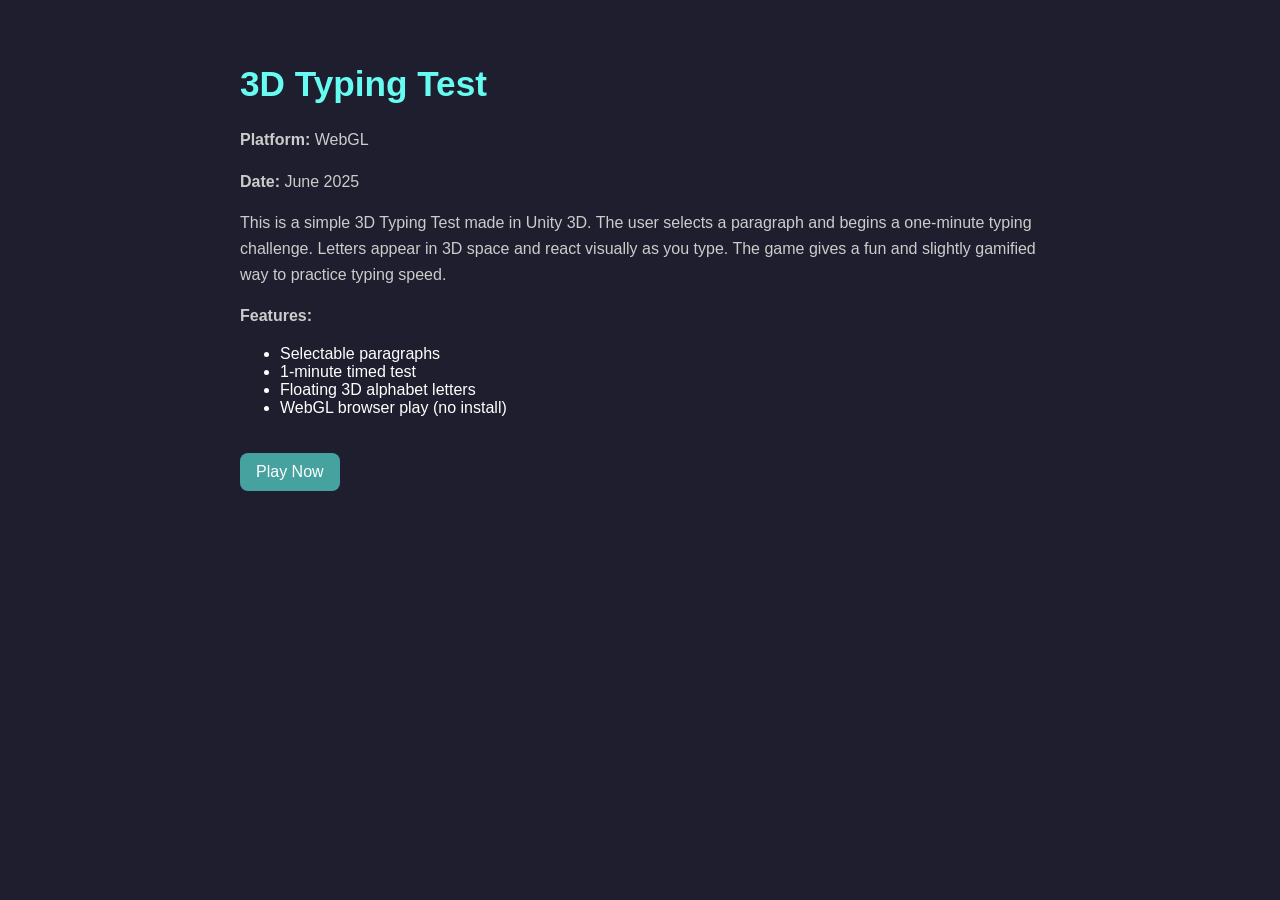
==== ProjectInfo/3d-typing-test.html @ 6e208044 "update" ====
<!DOCTYPE html>
<html lang="en">
<head>
  <meta charset="UTF-8">
  <title>3D Typing Test - Project Info</title>
  <meta name="viewport" content="width=device-width, initial-scale=1.0">
  <style>
    body {
      font-family: 'Segoe UI', sans-serif;
      background: #1e1e2e;
      color: #ffffff;
      padding: 40px 20px;
      max-width: 800px;
      margin: auto;
    }

    h1 {
      font-size: 2.2rem;
      color: #66fcf1;
    }

    p {
      font-size: 1rem;
      line-height: 1.6;
      color: #ccc;
    }

    a {
      color: #45a29e;
    }

    .button {
      display: inline-block;
      margin-top: 20px;
      padding: 10px 16px;
      background-color: #45a29e;
      color: white;
      text-decoration: none;
      border-radius: 8px;
    }

    .button:hover {
      background-color: #379694;
    }
  </style>
</head>
<body>

  <h1>3D Typing Test</h1>
  <p><strong>Platform:</strong> WebGL</p>
  <p><strong>Date:</strong> June 2025</p>

  <p>
    This is a simple 3D Typing Test made in Unity 3D. The user selects a paragraph and begins a one-minute typing challenge. Letters appear in 3D space and react visually as you type. The game gives a fun and slightly gamified way to practice typing speed.
  </p>

  <p><strong>Features:</strong></p>
  <ul>
    <li>Selectable paragraphs</li>
    <li>1-minute timed test</li>
    <li>Floating 3D alphabet letters</li>
    <li>WebGL browser play (no install)</li>
  </ul>

  <a class="button" href="https://mrabhisheq.github.io/Simple-3DTypingTest/" target="_blank">Play Now</a>

</body>
</html>
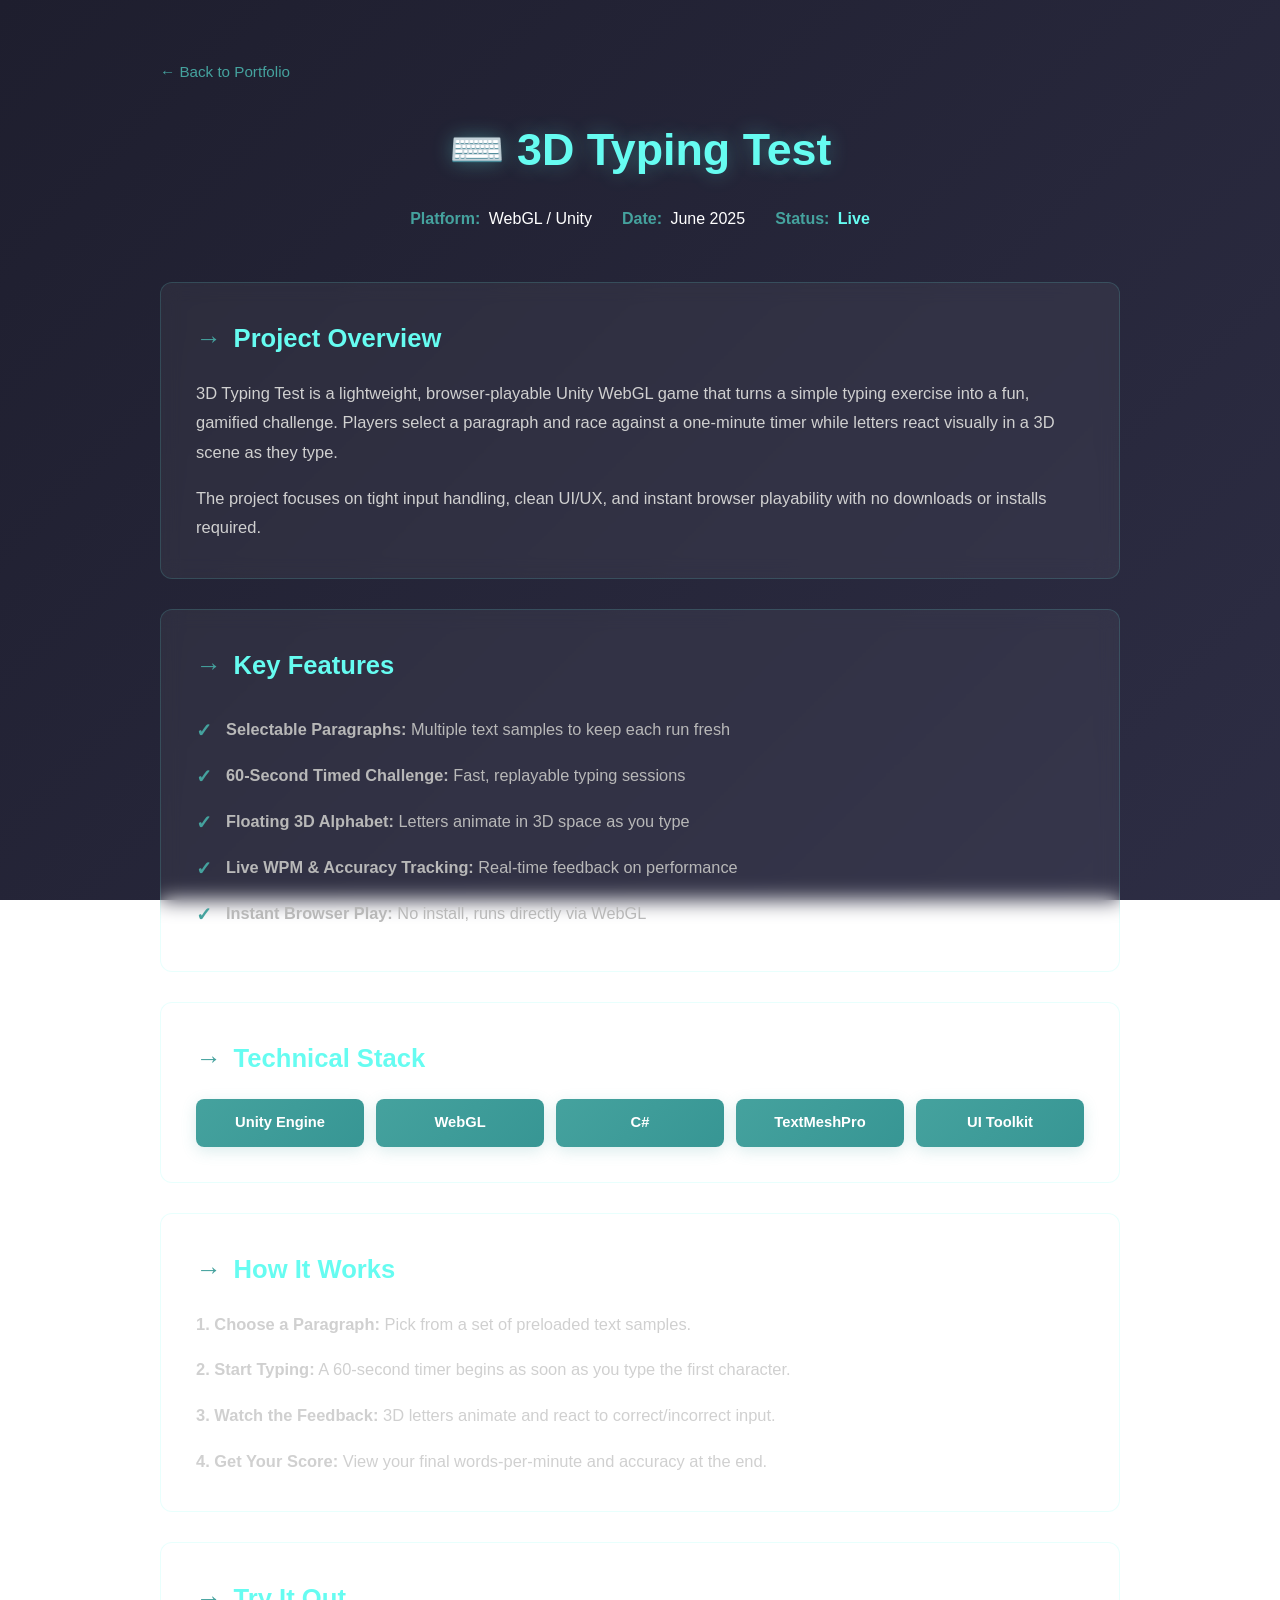
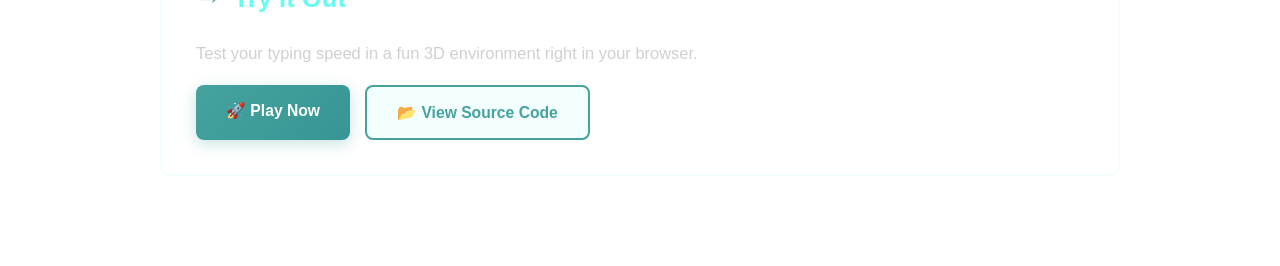
==== commit 8aec2421: "Revamp 3D Typing Test project info page Updated the structure and content of the 3D Typing Test proj" ====
--- a/ProjectInfo/3d-typing-test.html
+++ b/ProjectInfo/3d-typing-test.html
@@ -4,65 +4,77 @@
   <meta charset="UTF-8">
   <title>3D Typing Test - Project Info</title>
   <meta name="viewport" content="width=device-width, initial-scale=1.0">
-  <style>
-    body {
-      font-family: 'Segoe UI', sans-serif;
-      background: #1e1e2e;
-      color: #ffffff;
-      padding: 40px 20px;
-      max-width: 800px;
-      margin: auto;
-    }
-
-    h1 {
-      font-size: 2.2rem;
-      color: #66fcf1;
-    }
-
-    p {
-      font-size: 1rem;
-      line-height: 1.6;
-      color: #ccc;
-    }
-
-    a {
-      color: #45a29e;
-    }
-
-    .button {
-      display: inline-block;
-      margin-top: 20px;
-      padding: 10px 16px;
-      background-color: #45a29e;
-      color: white;
-      text-decoration: none;
-      border-radius: 8px;
-    }
-
-    .button:hover {
-      background-color: #379694;
-    }
-  </style>
+  <link rel="stylesheet" href="../css/style.css">
 </head>
 <body>
 
-  <h1>3D Typing Test</h1>
-  <p><strong>Platform:</strong> WebGL</p>
-  <p><strong>Date:</strong> June 2025</p>
+  <div class="container">
+    <div class="breadcrumb">
+      <a href="../index.html">← Back to Portfolio</a>
+    </div>
 
-  <p>
-    This is a simple 3D Typing Test made in Unity 3D. The user selects a paragraph and begins a one-minute typing challenge. Letters appear in 3D space and react visually as you type. The game gives a fun and slightly gamified way to practice typing speed.
-  </p>
+    <div class="header">
+      <h1>⌨️ 3D Typing Test</h1>
+      <div class="meta-info">
+        <div class="meta-item"><span class="meta-label">Platform:</span> WebGL / Unity</div>
+        <div class="meta-item"><span class="meta-label">Date:</span> June 2025</div>
+        <div class="meta-item"><span class="meta-label">Status:</span> <span class="status-live">Live</span></div>
+      </div>
+    </div>
 
-  <p><strong>Features:</strong></p>
-  <ul>
-    <li>Selectable paragraphs</li>
-    <li>1-minute timed test</li>
-    <li>Floating 3D alphabet letters</li>
-    <li>WebGL browser play (no install)</li>
-  </ul>
+    <div class="section">
+      <h2>Project Overview</h2>
+      <p class="description">
+        3D Typing Test is a lightweight, browser-playable Unity WebGL game that turns a simple
+        typing exercise into a fun, gamified challenge. Players select a paragraph and race
+        against a one-minute timer while letters react visually in a 3D scene as they type.
+      </p>
+      <p class="description">
+        The project focuses on tight input handling, clean UI/UX, and instant browser
+        playability with no downloads or installs required.
+      </p>
+    </div>
 
-  <a class="button" href="https://mrabhisheq.github.io/Simple-3DTypingTest/" target="_blank">Play Now</a>
+    <div class="section">
+      <h2>Key Features</h2>
+      <ul class="feature-list">
+        <li><strong>Selectable Paragraphs:</strong> Multiple text samples to keep each run fresh</li>
+        <li><strong>60-Second Timed Challenge:</strong> Fast, replayable typing sessions</li>
+        <li><strong>Floating 3D Alphabet:</strong> Letters animate in 3D space as you type</li>
+        <li><strong>Live WPM & Accuracy Tracking:</strong> Real-time feedback on performance</li>
+        <li><strong>Instant Browser Play:</strong> No install, runs directly via WebGL</li>
+      </ul>
+    </div>
+
+    <div class="section">
+      <h2>Technical Stack</h2>
+      <div class="tech-stack">
+        <div class="tech-badge">Unity Engine</div>
+        <div class="tech-badge">WebGL</div>
+        <div class="tech-badge">C#</div>
+        <div class="tech-badge">TextMeshPro</div>
+        <div class="tech-badge">UI Toolkit</div>
+      </div>
+    </div>
+
+    <div class="section">
+      <h2>How It Works</h2>
+      <p class="description"><strong>1. Choose a Paragraph:</strong> Pick from a set of preloaded text samples.</p>
+      <p class="description"><strong>2. Start Typing:</strong> A 60-second timer begins as soon as you type the first character.</p>
+      <p class="description"><strong>3. Watch the Feedback:</strong> 3D letters animate and react to correct/incorrect input.</p>
+      <p class="description"><strong>4. Get Your Score:</strong> View your final words-per-minute and accuracy at the end.</p>
+    </div>
+
+    <div class="section">
+      <h2>Try It Out</h2>
+      <p class="description">Test your typing speed in a fun 3D environment right in your browser.</p>
+      <div class="button-group">
+        <a class="button" href="https://mrabhisheq.github.io/Simple-3DTypingTest/" target="_blank">🚀 Play Now</a>
+        <a class="button button-secondary" href="https://github.com/MrAbhisheq" target="_blank">📂 View Source Code</a>
+      </div>
+    </div>
+
+  </div>
 
 </body>
 </html>
--- a/css/style.css
+++ b/css/style.css
@@ -0,0 +1,331 @@
+/* ===== Root Variables ===== */
+:root {
+  --bg-dark: #121212;
+  --bg-gradient: linear-gradient(135deg, #1e1e2e 0%, #2d2d44 100%);
+  --card-bg: rgba(255, 255, 255, 0.05);
+  --border-color: rgba(102, 252, 241, 0.15);
+  --accent: #66fcf1;
+  --accent-2: #45a29e;
+  --accent-2-dark: #379694;
+  --text-main: #ffffff;
+  --text-muted: #b8b8b8;
+  --text-faint: #888;
+  --radius: 12px;
+}
+
+* {
+  margin: 0;
+  padding: 0;
+  box-sizing: border-box;
+}
+
+body {
+  font-family: 'Segoe UI', Tahoma, Geneva, Verdana, sans-serif;
+  background: var(--bg-gradient);
+  background-attachment: fixed;
+  color: var(--text-main);
+  line-height: 1.6;
+  min-height: 100vh;
+}
+
+a { color: var(--accent-2); }
+a:hover { color: var(--accent); }
+
+/* ===== Layout ===== */
+.container {
+  max-width: 1000px;
+  margin: 0 auto;
+  padding: 60px 20px;
+}
+
+/* ===== Header (shared hero style) ===== */
+.header {
+  text-align: center;
+  margin-bottom: 50px;
+  animation: slideDown 0.8s ease-out;
+}
+
+.header h1 {
+  font-size: 2.8rem;
+  color: var(--accent);
+  margin-bottom: 12px;
+  text-shadow: 0 0 20px rgba(102, 252, 241, 0.3);
+}
+
+.header .subtitle {
+  font-size: 1.05rem;
+  color: var(--text-muted);
+  max-width: 650px;
+  margin: 0 auto;
+}
+
+/* ===== Meta info row (used in project info pages) ===== */
+.meta-info {
+  display: flex;
+  justify-content: center;
+  gap: 30px;
+  margin-top: 20px;
+  flex-wrap: wrap;
+}
+
+.meta-item { font-size: 1rem; }
+.meta-label { color: var(--accent-2); font-weight: 600; margin-right: 4px; }
+.status-live { color: var(--accent); font-weight: 600; }
+.status-progress { color: #f1c40f; font-weight: 600; }
+
+/* ===== Breadcrumb ===== */
+.breadcrumb {
+  margin-bottom: 30px;
+  font-size: 0.95rem;
+}
+.breadcrumb a { text-decoration: none; }
+
+/* ===== Section blocks (project info pages) ===== */
+.section {
+  background: var(--card-bg);
+  backdrop-filter: blur(10px);
+  border: 1px solid var(--border-color);
+  border-radius: var(--radius);
+  padding: 35px;
+  margin-bottom: 30px;
+  animation: fadeIn 1s ease-out;
+}
+
+.section h2 {
+  font-size: 1.6rem;
+  color: var(--accent);
+  margin-bottom: 20px;
+  display: flex;
+  align-items: center;
+  gap: 12px;
+}
+
+.section h2::before {
+  content: "→";
+  color: var(--accent-2);
+}
+
+.description {
+  font-size: 1.03rem;
+  color: #d0d0d0;
+  line-height: 1.8;
+  margin-bottom: 16px;
+}
+.description:last-child { margin-bottom: 0; }
+
+ul.feature-list { list-style: none; }
+
+ul.feature-list li {
+  padding: 10px 0 10px 30px;
+  position: relative;
+  color: var(--text-muted);
+  font-size: 1.02rem;
+}
+
+ul.feature-list li::before {
+  content: "✓";
+  position: absolute;
+  left: 0;
+  color: var(--accent-2);
+  font-weight: bold;
+  font-size: 1.2rem;
+}
+
+/* ===== Tech badges ===== */
+.tech-stack {
+  display: grid;
+  grid-template-columns: repeat(auto-fit, minmax(150px, 1fr));
+  gap: 12px;
+  margin-top: 10px;
+}
+
+.tech-badge {
+  background: linear-gradient(135deg, var(--accent-2) 0%, var(--accent-2-dark) 100%);
+  padding: 12px 18px;
+  border-radius: 8px;
+  text-align: center;
+  font-weight: 600;
+  font-size: 0.92rem;
+  box-shadow: 0 4px 15px rgba(69, 162, 158, 0.2);
+}
+
+/* ===== Stats ===== */
+.stats {
+  display: grid;
+  grid-template-columns: repeat(auto-fit, minmax(150px, 1fr));
+  gap: 20px;
+  margin-top: 10px;
+}
+
+.stat-box {
+  background: rgba(69, 162, 158, 0.1);
+  border-left: 4px solid var(--accent-2);
+  padding: 20px;
+  border-radius: 8px;
+  text-align: center;
+}
+
+.stat-value { font-size: 1.8rem; color: var(--accent); font-weight: bold; }
+.stat-label { color: #999; font-size: 0.85rem; margin-top: 8px; }
+
+/* ===== Buttons ===== */
+.button-group {
+  display: flex;
+  gap: 15px;
+  margin-top: 10px;
+  flex-wrap: wrap;
+}
+
+.button {
+  display: inline-block;
+  padding: 13px 30px;
+  background: linear-gradient(135deg, var(--accent-2) 0%, var(--accent-2-dark) 100%);
+  color: white;
+  text-decoration: none;
+  border-radius: 8px;
+  font-weight: 600;
+  font-size: 0.98rem;
+  transition: all 0.3s ease;
+  border: none;
+  cursor: pointer;
+  box-shadow: 0 4px 15px rgba(69, 162, 158, 0.3);
+}
+
+.button:hover {
+  transform: translateY(-3px);
+  box-shadow: 0 6px 20px rgba(69, 162, 158, 0.4);
+  background: linear-gradient(135deg, var(--accent-2-dark) 0%, #2d7d78 100%);
+}
+
+.button-secondary {
+  background: rgba(102, 252, 241, 0.08);
+  border: 2px solid var(--accent-2);
+  color: var(--accent-2);
+  box-shadow: none;
+}
+
+.button-secondary:hover {
+  background: rgba(102, 252, 241, 0.15);
+  color: var(--accent);
+}
+
+/* ===== Home page project grid ===== */
+.projects {
+  display: flex;
+  flex-wrap: wrap;
+  gap: 22px;
+  justify-content: center;
+}
+
+.card {
+  background: var(--card-bg);
+  backdrop-filter: blur(10px);
+  border: 1px solid var(--border-color);
+  padding: 24px;
+  border-radius: var(--radius);
+  width: 300px;
+  text-align: center;
+  transition: transform 0.3s, box-shadow 0.3s;
+  box-shadow: 0 0 8px rgba(0,0,0,0.3);
+  display: flex;
+  flex-direction: column;
+}
+
+.card:hover {
+  transform: translateY(-6px);
+  box-shadow: 0 12px 24px rgba(0,0,0,0.5);
+  border-color: var(--accent-2);
+}
+
+.card h2 {
+  color: var(--accent);
+  font-size: 1.25rem;
+  margin-bottom: 6px;
+}
+
+.card .tagline {
+  font-size: 0.9rem;
+  color: var(--text-muted);
+  margin-bottom: 10px;
+  flex-grow: 1;
+}
+
+.tags {
+  display: flex;
+  gap: 6px;
+  justify-content: center;
+  flex-wrap: wrap;
+  margin-bottom: 12px;
+}
+
+.tag {
+  font-size: 0.72rem;
+  padding: 4px 10px;
+  border-radius: 20px;
+  background: rgba(69, 162, 158, 0.15);
+  color: var(--accent-2);
+  border: 1px solid rgba(69, 162, 158, 0.3);
+}
+
+.platform {
+  font-size: 0.82rem;
+  color: #ccc;
+  margin-bottom: 4px;
+}
+
+.buttons {
+  display: flex;
+  justify-content: center;
+  gap: 10px;
+  margin-top: 12px;
+  flex-wrap: wrap;
+}
+
+.btn {
+  padding: 9px 16px;
+  background: var(--accent-2);
+  color: white;
+  border: none;
+  border-radius: 8px;
+  text-decoration: none;
+  font-size: 0.88rem;
+  transition: background 0.2s;
+}
+
+.btn:hover { background: var(--accent-2-dark); }
+
+.btn-outline {
+  background: transparent;
+  border: 1px solid var(--accent-2);
+  color: var(--accent-2);
+}
+.btn-outline:hover {
+  background: rgba(69, 162, 158, 0.15);
+  color: var(--accent);
+}
+
+footer {
+  margin-top: 60px;
+  text-align: center;
+  font-size: 0.9rem;
+  color: var(--text-faint);
+}
+
+/* ===== Animations ===== */
+@keyframes slideDown {
+  from { opacity: 0; transform: translateY(-20px); }
+  to { opacity: 1; transform: translateY(0); }
+}
+
+@keyframes fadeIn {
+  from { opacity: 0; }
+  to { opacity: 1; }
+}
+
+/* ===== Responsive ===== */
+@media (max-width: 768px) {
+  .header h1 { font-size: 2.1rem; }
+  .section h2 { font-size: 1.4rem; }
+  .button-group { flex-direction: column; }
+  .button { width: 100%; text-align: center; }
+}
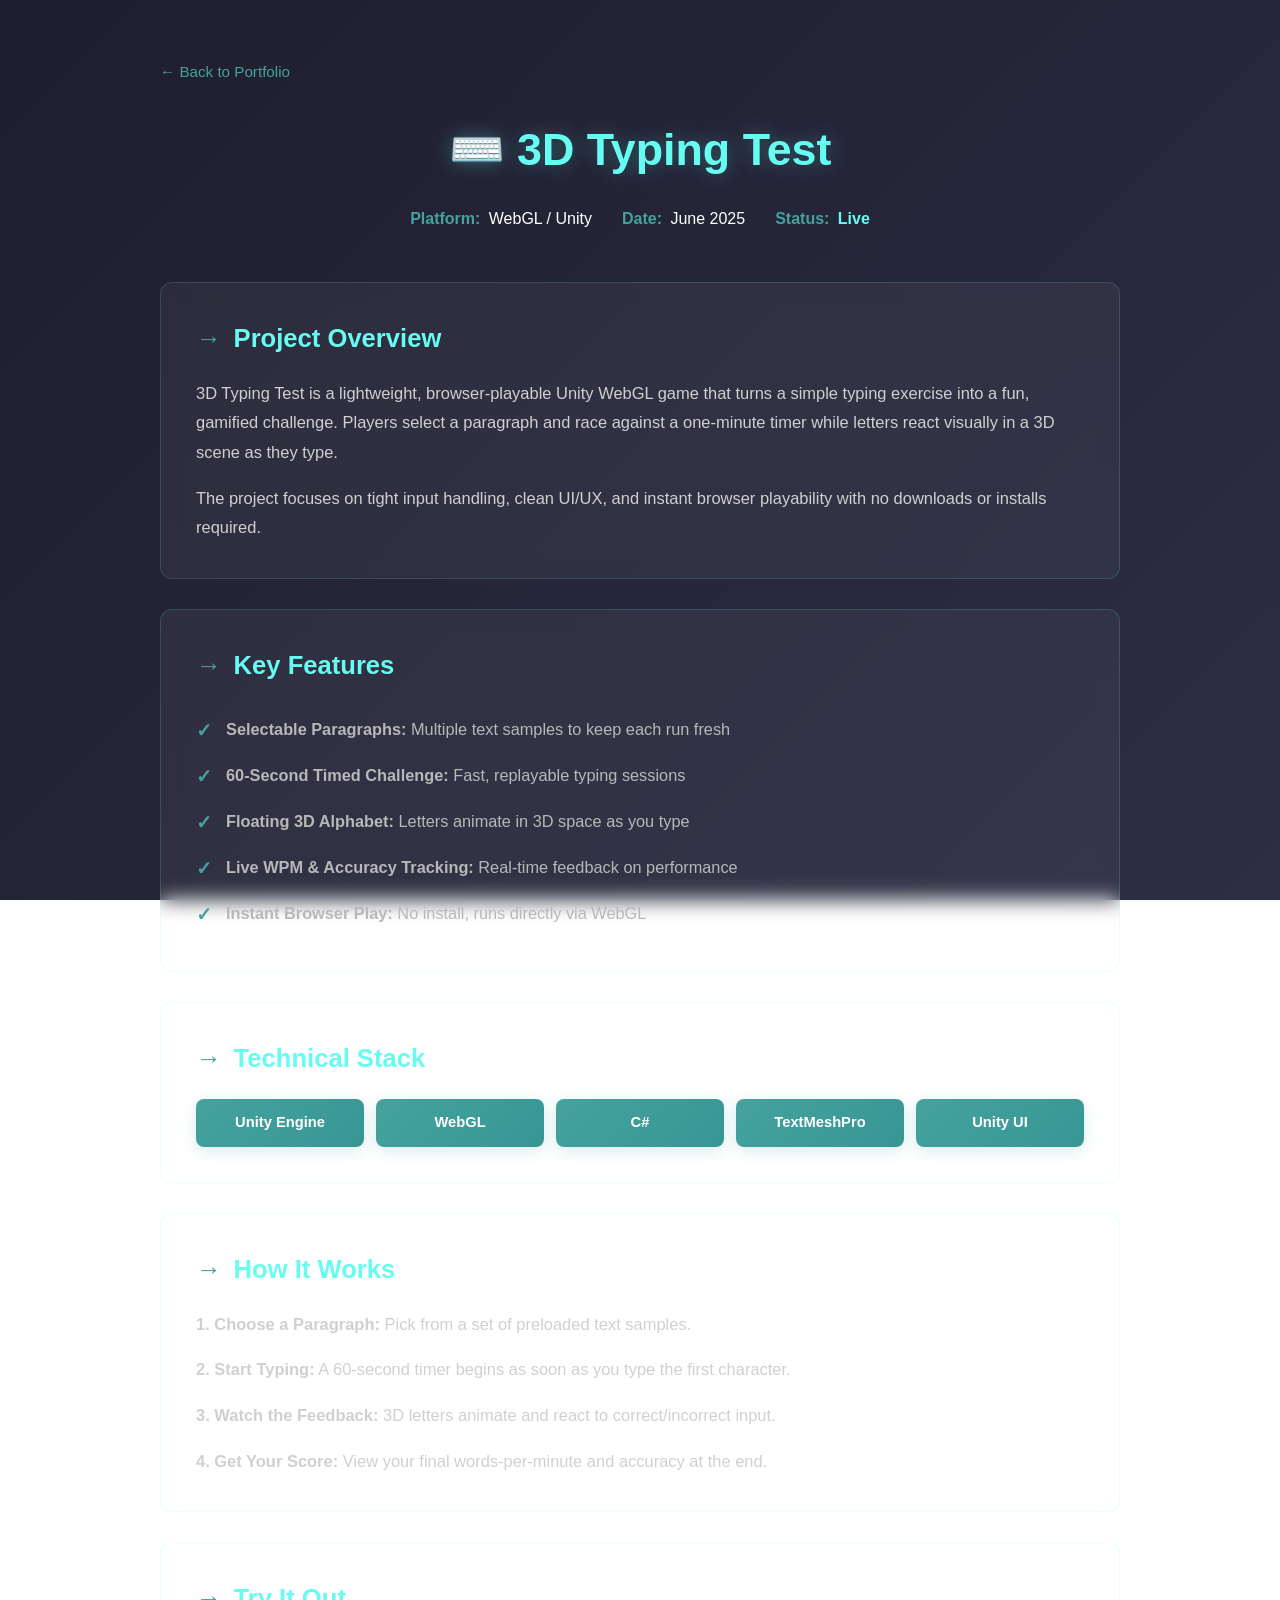
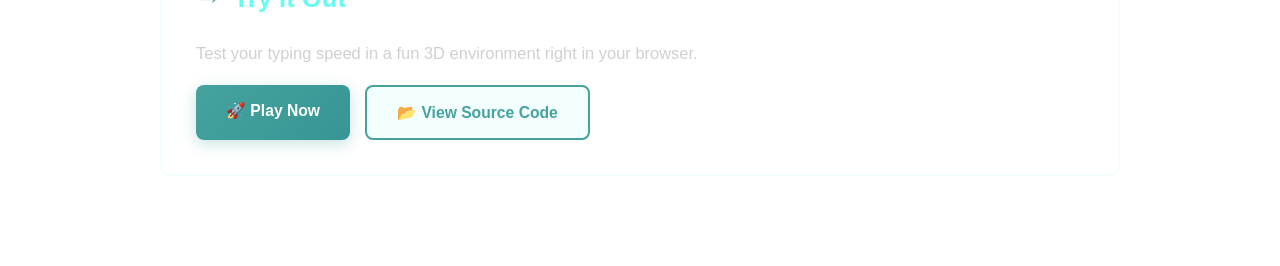
==== commit dddd5050: "Replace 'UI Toolkit' with 'Unity UI' in tech badges" ====
--- a/ProjectInfo/3d-typing-test.html
+++ b/ProjectInfo/3d-typing-test.html
@@ -53,7 +53,7 @@
         <div class="tech-badge">WebGL</div>
         <div class="tech-badge">C#</div>
         <div class="tech-badge">TextMeshPro</div>
-        <div class="tech-badge">UI Toolkit</div>
+        <div class="tech-badge">Unity UI</div>
       </div>
     </div>
 
